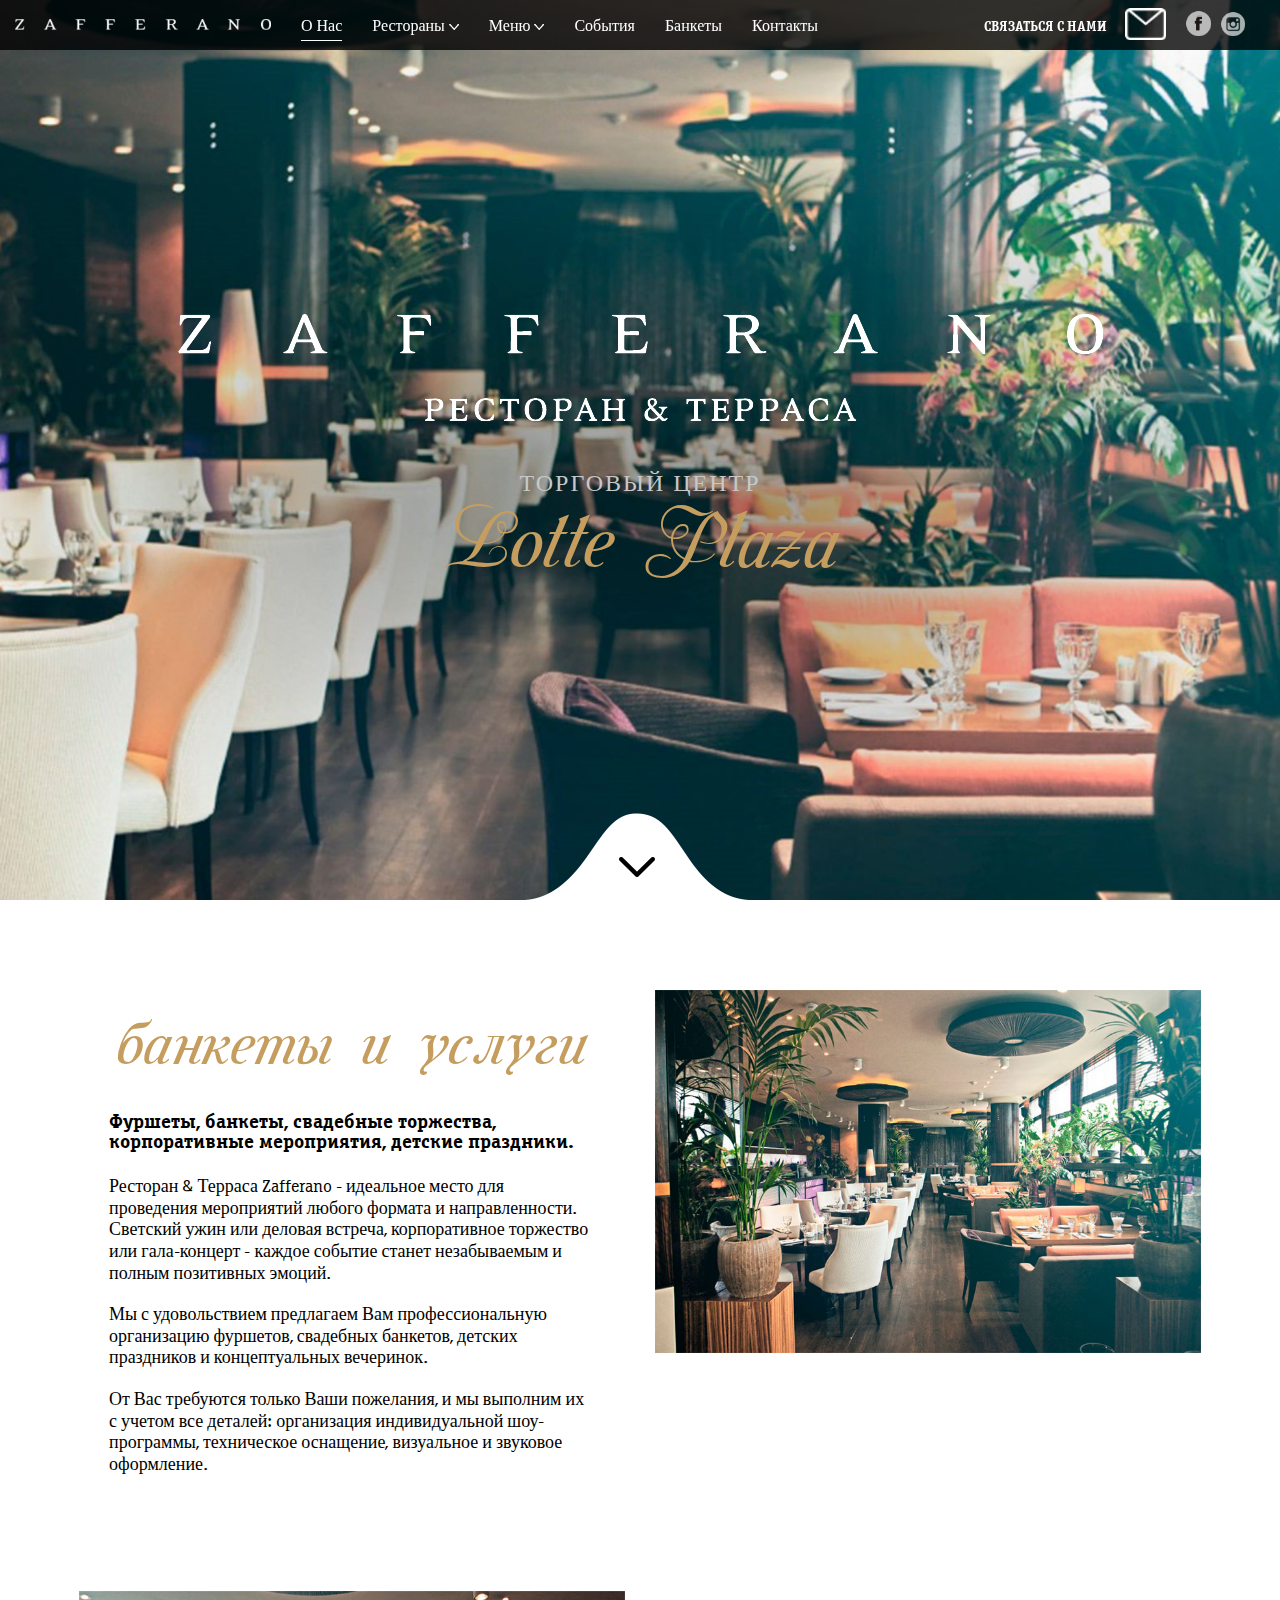
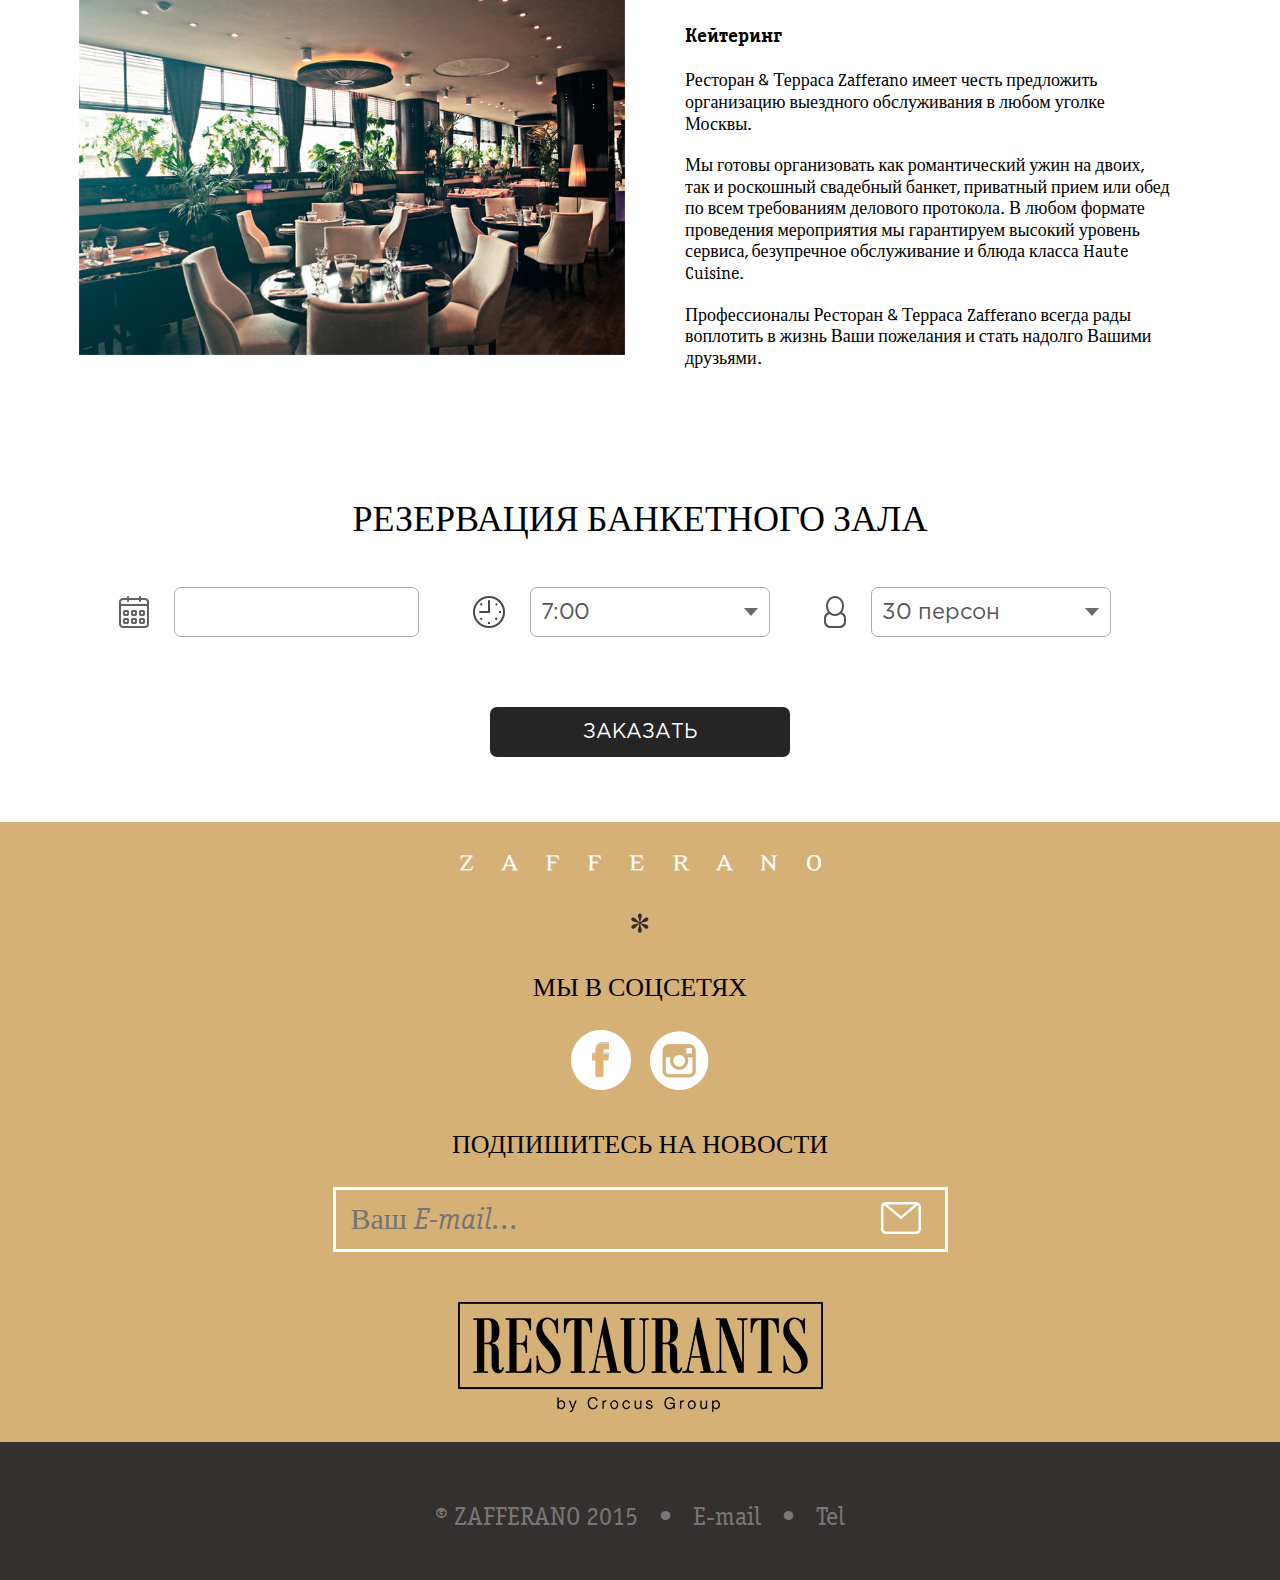
==== banquets.html @ 2c65a1c4 "last files" ====
<!doctype html>
<html lang="ru">
<head>
	<meta charset="utf-8">
	<!--[if lt IE 9]>
		<script src="http://html5shiv.googlecode.com/svn/trunk/html5.js"></script>
		<script src="https://oss.maxcdn.com/respond/1.4.2/respond.min.js"></script>
	<![endif]-->
	<title>Банкеты</title>
	<meta http-equiv="X-UA-Compatible" content="IE=edge">
	<meta name="keywords" content="" >
	<meta name="description" content="">
	<link href='http://fonts.googleapis.com/css?family=Roboto:400,700' rel='stylesheet' type='text/css'>
	<link rel="stylesheet" href="css/reset.css">
	<link rel="stylesheet" href="css/fonts.css">
	<link rel="stylesheet" href="css/bootstrap.css">
	<link rel="stylesheet" href="css/main.css">
	<link rel="stylesheet" href="css/media.css">
	<script src="js/modernizr-2.8.3.min.js"></script>	
</head>
<body>
<nav class="navbar navbar-default navbar-fixed-top">
  <div class="container-fluid">
    <div class="navbar-header">
      <button type="button" class="navbar-toggle collapsed" data-toggle="collapse" data-target="#bs-example-navbar-collapse-1" aria-expanded="false">
        <span class="sr-only">Toggle navigation</span>
        <span class="icon-bar"></span>
        <span class="icon-bar"></span>
        <span class="icon-bar"></span>
      </button>
      <a class="navbar-brand" href="#">
      	<img src="images/logo-nav.png" height="16" width="361" alt="">
      </a>
    </div>

    <div class="collapse navbar-collapse" id="bs-example-navbar-collapse-1">
      <ul class="nav navbar-nav">
        <li class="active"><a href="#">О Нас<span class="sr-only">(current)</span></a></li>
        <li class="dropdown">
          <a href="#" class="dropdown-toggle" data-toggle="dropdown" role="button" aria-haspopup="true" aria-expanded="false">Рестораны<span class="drop-arrow"></span></a>
          <ul class="dropdown-menu">
            <li><a href="#">Пункт 1</a></li>
            <li><a href="#">Пункт 2</a></li>
            <li><a href="#">Пункт 3</a></li>
          </ul>
        </li>
         <li class="dropdown">
          <a href="#" class="dropdown-toggle" data-toggle="dropdown" role="button" aria-haspopup="true" aria-expanded="false">Меню<span class="drop-arrow"></span></a>
          <ul class="dropdown-menu">
            <li><a href="#">Основное меню</a></li>
            <li><a href="#">Винная карта</a></li>
            <li><a href="#">Барное меню</a></li>
          </ul>
        </li>
        <li><a href="#">События</a></li>
        <li><a href="#">Банкеты</a></li>
        <li><a href="#">Контакты</a></li>
      </ul>
    
      <ul class="nav navbar-nav navbar-right">
        <li>
        	<a href="#">
        		<span class="contact-as">связаться с нами</span>
        		<span class="icon"><img src="images/convert.png" height="30" width="37" alt=""></span>
        	</a>
        </li>
        <li class="social"><a href="#"><img src="images/facebook.png" height="25" width="25" alt=""></a></li>
        <li class="social"><a href="#"><img src="images/instagram.png" height="24" width="24" alt=""></a></li>
      </ul>
    </div><!-- /.navbar-collapse -->
  </div><!-- /.container-fluid -->
</nav>

<header class="container-fluid header header-banquets" data-type="background" data-speed="10">
	<div class="row">
		<div class="header-title">
			<div class="header-cell">
				<a class="logo-header">
					<img src="images/logo-header.png" height="107" width="925" alt="">
				</a>
				<p class="mini-name">Торговый центр</p>
				<p class="title">
					Lotte Plaza
				</p>
			</div>
		</div>
	</div>
</header>

<section class="container-fluid about-rest" id="about-rest">
	<a href="#about-rest" class="button-arrow"></a>
	<div class="row">
		<div class="main-container">
			<div class="banc-block clearfix">
				<div class="col-md-6 col-sm-12">
					<div class="banc-text">
						<h2 class="h2">банкеты и услуги</h2>
						<div class="title">Фуршеты, банкеты, свадебные торжества, корпоративные мероприятия, детские праздники.</div>
						<p>
							Ресторан & Терраса Zafferano - идеальное место для проведения мероприятий любого формата и направленности. Светский ужин или деловая встреча, корпоративное торжество или гала-концерт - каждое событие станет незабываемым и полным позитивных эмоций.
						</p>
						<p>
							Мы с удовольствием предлагаем Вам профессиональную организацию фуршетов, свадебных банкетов, детских праздников и концептуальных вечеринок.
						</p>
						<p>
							От Вас требуются только Ваши пожелания, и мы выполним их с учетом все деталей: организация индивидуальной шоу-программы, техническое оснащение, визуальное и звуковое оформление.
						</p>
					</div>
				</div>
				<div class="col-md-6 col-sm-12">
					<img src="images/zal.jpg" height="559" width="840" alt="">
				</div>
			</div>

			<div class="banc-block clearfix">
				<div class="col-md-6 col-sm-12">
					<img src="images/zal-2.jpg" height="559" width="840" alt="">
				</div>
				<div class="col-md-6 col-sm-12">
					<div class="banc-text">
						<div class="title">Кейтеринг</div>
						<p>
							Ресторан & Терраса Zafferano имеет честь предложить организацию выездного обслуживания в любом уголке Москвы.
						</p>
						<p>
							Мы готовы организовать как романтический ужин на двоих, так и роскошный свадебный банкет, приватный прием или обед по всем требованиям делового протокола. В любом формате проведения мероприятия мы гарантируем высокий уровень сервиса, безупречное обслуживание и блюда класса Haute Cuisine.
						</p>
						<p>
							Профессионалы Ресторан & Терраса Zafferano всегда рады воплотить в жизнь Ваши пожелания и стать надолго Вашими друзьями.
						</p>
					</div>
				</div>
			</div>

			<div class="reserv">
				<header>резервация банкетного зала</header>
				<div class="reserv-container">
					<div class="reserv-block clearfix">
						<span class="reser-icon">
							<img src="images/calendar.png" height="32" width="30" alt="">
						</span>
						<input type="text" class="input">
					</div>
					<div class="reserv-block clearfix">
						<span class="reser-icon">
							<img src="images/clock.png" height="32" width="32" alt="">
						</span>
						<div class="select">
							<a href="javascript:void(0);" class="slct">7:00</a>
							<ul class="drop">
								<li>1:00</li>
								<li>2:00</li>
								<li>3:00</li>
								<li>4:00</li>
							</ul>
							<input type="hidden" id="select">
						</div>
					</div>
					<div class="reserv-block clearfix">
						<span class="reser-icon">
							<img src="images/person.png" height="32" width="22" alt="">
						</span>
						<div class="select">
							<a href="javascript:void(0);" class="slct">30 персон</a>
							<ul class="drop">
								<li>15 персон</li>
								<li>5 персон</li>
								<li>10 персон</li>
								<li>20 персон</li>
							</ul>
							<input type="hidden" id="select">
						</div>
					</div>

					<form >
						<input type="submit" value="заказать" class="send">
					</form>
				</div>
			</div>
		</div>
	</div>
</section><!-- about rest -->

<section class="container-fluid subscribe">
	<div class="sub-block">
		<div class="logo">
			<img src="images/logo-nav.png" height="16" width="361" alt="">
		</div>
		<img src="images/sub.png" height="20" width="18" alt="">
		<div class="title">мы в соцсетях</div>
		<div class="social-sub">
			<ul class="clearfix">
				<li><a href="#"><img src="images/facebook-sub.png" height="60" width="60" alt=""></a></li>
				<li><a href="#"><img src="images/instagram-sub.png" height="59" width="59" alt=""></a></li>
			</ul>
		</div>
		<div class="title">подпишитесь на новости</div>
		<form class="subscribe-form">
			<fieldset>
				<input type="text" placeholder="Ваш E-mail...">
				<input type="submit" value="" class="post-sub">
			</fieldset>
		</form>
		<img src="images/group.png" height="110" width="365" alt="">
	</div>
</section><!-- subscribe -->


<footer class="container-fluid footer">
	<ul class="foot-list">
		<li>
			<a href="#">
				© ZAFFERANO 2015 
			</a> 
			<span class="dot">•</span>
		</li>
		<li>
			<a href="#">E-mail</a>
			<span class="dot">•</span>
		</li>
		<li><a href="#">Tel</a></li>
	</ul>
</footer>


<script src="js/jquery.js"></script>
<script src="js/bootstrap.min.js"></script>
<script src="js/script.js"></script>
</body>
</html>
---- css/fonts.css ----
@font-face {
    font-family: 'MonAmourTwoMedium';
    src: url('../fonts/MonAmourTwoMedium.eot');
    src: url('../fonts/MonAmourTwoMedium.eot') format('embedded-opentype'),
         url('../fonts/MonAmourTwoMedium.woff2') format('woff2'),
         url('../fonts/MonAmourTwoMedium.woff') format('woff'),
         url('../fonts/MonAmourTwoMedium.ttf') format('truetype'),
         url('../fonts/MonAmourTwoMedium.svg#MonAmourTwoMedium') format('svg');
}
@font-face {
    font-family: 'OfficinaSerifCTTRegular';
    src: url('../fonts/OfficinaSerifCTTRegular.eot');
    src: url('../fonts/OfficinaSerifCTTRegular.eot') format('embedded-opentype'),
         url('../fonts/OfficinaSerifCTTRegular.woff2') format('woff2'),
         url('../fonts/OfficinaSerifCTTRegular.woff') format('woff'),
         url('../fonts/OfficinaSerifCTTRegular.ttf') format('truetype'),
         url('../fonts/OfficinaSerifCTTRegular.svg#OfficinaSerifCTTRegular') format('svg');
}

@font-face {
    font-family: 'OfficinaSerifCTTBold';
    src: url('../fonts/OfficinaSerifCTTBold.eot');
    src: url('../fonts/OfficinaSerifCTTBold.eot') format('embedded-opentype'),
         url('../fonts/OfficinaSerifCTTBold.woff2') format('woff2'),
         url('../fonts/OfficinaSerifCTTBold.woff') format('woff'),
         url('../fonts/OfficinaSerifCTTBold.ttf') format('truetype'),
         url('../fonts/OfficinaSerifCTTBold.svg#OfficinaSerifCTTBold') format('svg');
}
@font-face {
    font-family: 'OfficinaSerifCTTItalic';
    src: url('../fonts/OfficinaSerifCTTItalic.eot');
    src: url('../fonts/OfficinaSerifCTTItalic.eot') format('embedded-opentype'),
         url('../fonts/OfficinaSerifCTTItalic.woff2') format('woff2'),
         url('../fonts/OfficinaSerifCTTItalic.woff') format('woff'),
         url('../fonts/OfficinaSerifCTTItalic.ttf') format('truetype'),
         url('../fonts/OfficinaSerifCTTItalic.svg#OfficinaSerifCTTItalic') format('svg');
}

@font-face {
    font-family: 'OfficinaSerifCTT';
    src: url('../fonts/OfficinaSerifCTT.eot');
    src: url('../fonts/OfficinaSerifCTT.eot') format('embedded-opentype'),
         url('../fonts/OfficinaSerifCTT.woff2') format('woff2'),
         url('../fonts/OfficinaSerifCTT.woff') format('woff'),
         url('../fonts/OfficinaSerifCTT.ttf') format('truetype'),
         url('../fonts/OfficinaSerifCTT.svg#OfficinaSerifCTT') format('svg');
}

@font-face {
    font-family: 'GothaProBol';
    src: url('../fonts/GothaProBol.eot');
    src: url('../fonts/GothaProBol.eot') format('embedded-opentype'),
         url('../fonts/GothaProBol.woff2') format('woff2'),
         url('../fonts/GothaProBol.woff') format('woff'),
         url('../fonts/GothaProBol.ttf') format('truetype'),
         url('../fonts/GothaProBol.svg#GothaProBol') format('svg');
}

@font-face {
    font-family: 'GothamProRegular';
    src: url('../fonts/GothamProRegular.eot');
    src: url('../fonts/GothamProRegular.eot') format('embedded-opentype'),
         url('../fonts/GothamProRegular.woff2') format('woff2'),
         url('../fonts/GothamProRegular.woff') format('woff'),
         url('../fonts/GothamProRegular.ttf') format('truetype'),
         url('../fonts/GothamProRegular.svg#GothamProRegular') format('svg');
}
---- css/main.css ----
.h1 {
  color: #c59d5f;
  font-family: 'MonAmourTwoMedium';
  text-align: center;
  font-size: 68px;
  margin-bottom: 0;
  line-height: 1;
}
.header {
  height: 100%;
  background: url(../images/header.jpg) center 0 no-repeat fixed;
  background-size: cover;
  text-align: center;
}
.header .title {
  font-size: 52px;
  color: #c59d5f;
  font-family: 'MonAmourTwoMedium';
  margin-top: 50px;
}
.header .row {
  height: 100%;
}
.header .mini-name {
  font-family: 'OfficinaSerifCTT';
  font-size: 24px;
  text-transform: uppercase;
  color: #c8c8c8;
  margin-top: 40px;
  letter-spacing: 2px;
}
.header-title {
  width: 100%;
  height: 100%;
  display: table;
}
.header-title img {
  max-width: 100%;
  height: auto;
}
.header-cell {
  vertical-align: middle;
  display: table-cell;
}
.nav {
  font-family: 'OfficinaSerifCTT';
  font-size: 20px;
}
.nav .social {
  opacity: 0.65;
}
.nav .social:hover {
  opacity: 1;
}
.nav .social a {
  padding-right: 5px;
  padding-left: 5px;
}
.nav .contact-as {
  padding-right: 15px;
  position: relative;
  top: 4px;
}
.navbar-right {
  text-transform: uppercase;
  font-family: 'OfficinaSerifCTTBold';
  font-size: 17px;
  padding-right: 30px;
}
.navbar-brand img {
  max-width: 100%;
  height: auto;
}
.drop-arrow {
  display: inline-block;
  width: 10px;
  height: 6px;
  background: url(../images/arrow-bot.png) no-repeat;
  margin-left: 4px;
  vertical-align: middle;
}
.main-container {
  width: 80%;
  margin: auto;
}
.about-rest {
  position: relative;
  padding-top: 90px;
  background-color: white;
}
.about-rest .about-img {
  width: 100%;
  height: auto;
}
.about-rest .small-title {
  font-size: 18px;
}
.about-rest .text {
  font-family: 'OfficinaSerifCTT';
  color: black;
  font-size: 16px;
  line-height: 1.4;
}
.about-rest .history {
  text-align: center;
}
.about-rest .history-link {
  font-family: 'Roboto', sans-serif;
  color: #c59d5f;
  font-size: 16px;
  display: inline-block;
  text-transform: uppercase;
  margin-top: 30px;
  text-decoration: none !important;
  border-bottom: 1px solid #e3d1b8;
  line-height: 1;
}
.about-rest .h2 {
  line-height: 1.2;
}
.button-arrow {
  position: absolute;
  width: 291px;
  height: 178px;
  z-index: 2;
  background: url(../images/button.png) no-repeat;
  left: 50%;
  margin-left: -145.5px;
  top: -87px;
}
.h2 {
  color: #c59d5f;
  font-family: 'MonAmourTwoMedium';
  text-align: center;
  font-size: 56px;
  margin-bottom: 0;
  line-height: 1;
}
.small-title {
  text-align: center;
  text-transform: uppercase;
  font-family: 'Roboto', sans-serif;
  font-weight: 700;
  color: black;
}
.events .small-title {
  font-size: 20px;
}
.events-block {
  padding-right: 10px;
  position: relative;
  overflow: hidden;
}
.events-block img {
  width: 100%;
  height: auto;
}
.events-block:hover .visible-event {
  top: 0;
}
.visible-event {
  position: absolute;
  width: 100%;
  height: 100%;
  z-index: 2;
  top: -100%;
  right: 10px;
  background: rgba(0, 0, 0, 0.75);
  -webkit-transition: all 0.3s linear;
  -moz-transition: all 0.3s linear;
  transition: all 0.3s linear;
}
.visible-event .text-table {
  width: 100%;
  height: 100%;
  display: table;
  text-align: center;
  position: relative;
}
.visible-event .text-cell {
  display: table-cell;
  vertical-align: middle;
}
.visible-event .text-event {
  color: white;
  font-size: 20px;
  font-family: 'OfficinaSerifCTTBold';
  margin-top: 5px;
}
.rest-list {
  text-align: center;
  text-transform: uppercase;
  font-family: 'OfficinaSerifCTTBold';
  margin: 20px 0;
  font-size: 20px;
}
.rest-list a {
  color: black;
  text-decoration: none !important;
}
.rest-list a:hover,
.rest-list a.active {
  color: #c59d5f;
}
.restaruant {
  margin-top: 20px;
}
.about-menu {
  padding-top: 150px;
  padding-bottom: 200px;
}
.about-menu img {
  width: 100%;
  height: auto;
}
.about-menu .history-link {
  font-family: 'Roboto', sans-serif;
  color: #c59d5f;
  font-size: 16px;
  display: inline-block;
  text-transform: uppercase;
  margin-top: 30px;
  text-decoration: none !important;
  border-bottom: 1px solid #e3d1b8;
  line-height: 1;
}
.menu-hidden {
  position: relative;
  overflow: hidden;
}
.menu-hidden:hover .visible-menu {
  opacity: 1;
  transition-delay: 0s;
}
.menu-hidden:hover .visible-menu .text-event {
  opacity: 1;
  transform: scale(1);
  transition-delay: 0.1s;
}
.visible-menu {
  width: 100%;
  height: 100%;
  position: absolute;
  opacity: 0;
  top: 0;
  left: 0;
  background: rgba(0, 0, 0, 0.61);
  -webkit-transition: all 0.3s ease-in 0.4s;
  -moz-transition: all 0.3s ease-in 0.4s;
  transition: all 0.3s ease-in 0.4s;
}
.visible-menu .text-table {
  width: 100%;
  height: 100%;
  display: table;
  text-align: center;
  position: relative;
}
.visible-menu .text-cell {
  display: table-cell;
  vertical-align: middle;
}
.visible-menu .text-event {
  font-family: 'MonAmourTwoMedium';
  color: white;
  font-size: 38px;
  line-height: 1;
  transform: scale(10);
  opacity: 0;
  -webkit-transition: all 0.3s ease-in-out 0.1s;
  -moz-transition: all 0.3s ease-in-out 0.1s;
  transition: all 0.3s ease-in-out 0.1s;
}
.about-text .history {
  text-align: center;
}
.about-text .text {
  font-family: 'OfficinaSerifCTT';
  color: black;
  font-size: 16px;
}
.video-wrapper {
  background: url(../images/video.jpg) no-repeat 50%;
  background-size: cover;
  height: 500px;
  padding-top: 20px;
}
.video-wrapper p {
  margin: 0;
  text-transform: uppercase;
  text-align: center;
  color: white;
  font-family: 'Roboto', sans-serif;
  font-weight: 600;
  font-size: 34px;
}
.video-wrapper .play {
  cursor: pointer;
  display: block;
  width: 115px;
  margin: auto;
  margin-top: 100px;
}
.subscribe {
  background: #d5b177;
  text-align: center;
  padding: 30px 0;
}
.subscribe .title {
  text-transform: uppercase;
  font-family: 'OfficinaSerifCTT';
  font-size: 26px;
  color: #010101;
  margin: 30px 0;
}
.subscribe .logo {
  margin-bottom: 40px;
}
.social-sub li {
  display: inline-block;
}
.social-sub li:first-child {
  margin-right: 15px;
}
.subscribe-form {
  margin-bottom: 50px;
}
.subscribe-form fieldset {
  width: 615px;
  position: relative;
  margin: auto;
}
.subscribe-form input[type="text"] {
  width: 100%;
  height: 65px;
  outline: 0;
  padding-left: 15px;
  font-family: 'OfficinaSerifCTTItalic';
  font-size: 30px;
  background-color: transparent;
  border: 3px solid white;
}
.subscribe-form .post-sub {
  display: block;
  position: absolute;
  cursor: pointer;
  right: 25px;
  top: 15px;
  width: 42px;
  height: 32px;
  background: url(../images/post.png) no-repeat;
  outline: 0;
  border: 0;
}
.footer {
  background: #343030;
  padding: 50px 0;
}
.foot-list {
  text-align: center;
  font-family: 'OfficinaSerifCTT';
  font-size: 26px;
  margin: 0;
}
.foot-list li {
  display: inline-block;
  color: #7a7676;
}
.foot-list a {
  color: #7a7676;
  text-decoration: none !important;
}
.foot-list a:hover {
  color: #c59d5f;
}
.foot-list .dot {
  padding: 0 15px;
}
.header-banquets {
  background: url(../images/banquets.jpg) center 0 no-repeat fixed;
  background-size: cover;
}
.header-banquets .title {
  margin-top: 0;
  line-height: 1;
  font-size: 70px;
}
.banc-block {
  color: black;
  font-size: 18px;
  font-family: 'OfficinaSerifCTT';
  margin-bottom: 100px;
}
.banc-block img {
  width: 100%;
  height: auto;
}
.banc-block .title {
  font-family: 'OfficinaSerifCTTBold';
  font-size: 20px;
  line-height: 1;
  margin-top: 35px;
  margin-bottom: 20px;
}
.banc-block p {
  line-height: 1.2;
  margin-bottom: 20px;
}
.banc-text {
  padding-left: 30px;
  padding-right: 30px;
}
.reserv-block {
  display: inline-block;
  font-family: 'GothamProRegular';
  margin-right: 50px;
}
.reserv-block:last-child {
  margin-right: 0;
}
.reserv-block .input {
  outline: 0;
  border: 1px solid #acacac;
  width: 245px;
  height: 50px;
  padding-left: 10px;
  -webkit-border-radius: 7px;
  -moz-border-radius: 7px;
  border-radius: 7px;
  font-family: 'GothamProRegular';
  color: #555555;
  font-size: 22px;
  display: block;
  float: left;
}
/*	=	Select */

.select,
.reser-icon {
  display: block;
  float: left;
}
.reser-icon {
  margin-right: 25px;
  position: relative;
  top: 9px;
}
.slct {
  display: block;
  -webkit-border-radius: 7px;
  -moz-border-radius: 7px;
  border-radius: 7px;
  border: 1px solid #acacac;
  background-color: transparent;
  background-image: url(../images/drop.png);
  background-repeat: no-repeat;
  background-position: 95%;
  width: 240px;
  height: 50px;
  line-height: 50px;
  padding-left: 10px;
  font-family: 'GothamProRegular';
  color: #555555 !important;
  font-size: 22px;
  overflow: hidden;
  white-space: nowrap;
  text-overflow: ellipsis;
  -o-text-overflow: ellipsis;
  text-decoration: none !important;
  text-align: left !important;
}
.slct.active {
  -webkit-border-radius: 7px 7px 0 0;
  -moz-border-radius: 7px 7px 0 0;
  border-radius: 7px 7px 0 0;
}
.drop {
  margin: 0;
  padding: 0;
  width: 240px;
  border: 1px solid #acacac;
  border-top: none;
  display: none;
  position: absolute;
  background: white;
  text-align: left !important;
}
.drop li {
  list-style: none;
  border-top: 1px dotted #e8e8e8;
  cursor: pointer;
  display: block;
  color: #444444;
  padding: 4px 15px 4px 10px;
}
.drop li:hover {
  background-color: #e8e8e8;
  color: #222222;
}
.reserv header {
  text-transform: uppercase;
  text-align: center;
  font-family: 'OfficinaSerifCTT';
  font-size: 36px;
  color: black;
  margin-bottom: 50px;
}
.reserv-container {
  text-align: center;
  padding-bottom: 65px;
}
.reserv-container .send {
  display: block;
  margin: auto;
  outline: 0;
  border: 0;
  -webkit-border-radius: 7px;
  -moz-border-radius: 7px;
  border-radius: 7px;
  background: #262526;
  font-family: 'GothamProRegular';
  color: #fffefe;
  text-transform: uppercase;
  font-size: 20px;
  width: 300px;
  height: 50px;
  margin-top: 65px;
}
.other-sub {
  background: black;
}
.other-sub .sub-block {
  padding-left: 100px;
  padding-right: 100px;
}
.other-sub .text {
  font-family: 'OfficinaSerifCTT';
  font-size: 20px;
  color: white;
  line-height: 2;
  margin-top: 20px;
}
.other-sub .title {
  color: white;
}
.other-sub .subscribe-form input[type="text"] {
  background-color: white;
  border-color: transparent;
  color: black;
  padding-bottom: 4px;
}
.other-sub .subscribe-form .post-sub {
  background: url(../images/dark-post.png) no-repeat;
}
.app-img {
  width: 100%;
  height: auto;
}
.group-block {
  margin: 25px 0;
}
.app {
  margin-top: 35px;
}
.header-menu {
  background: url(../images/menu.jpg) center 0 no-repeat fixed;
  background-size: cover;
  height: 450px;
}
.header-menu .title {
  font-size: 72px;
  color: white;
}
.menu-wrapper .h2 {
  text-align: left;
  margin-bottom: 20px;
}
.menu-block {
  position: relative;
  padding-right: 40px;
  margin: 3px 0;
  margin-bottom: 25px;
}
.menu-block .row {
  border-bottom: 2px dotted #2b2b2b;
  margin-left: 0;
  margin-right: 0;
}
.menu-block .name {
  background: white;
  display: inline-block;
  position: relative;
  bottom: -0.2em;
  top: 7px;
  padding-right: 3px;
  padding-left: 10px;
  color: black;
  font-size: 20px;
  font-family: 'OfficinaSerifCTT';
  line-height: 1;
}
.menu-block .price {
  padding: 0 5px;
  padding-right: 10px;
  position: absolute;
  font-family: 'OfficinaSerifCTTBold';
  right: 0;
  display: inline-block;
  background: white;
  top: 10px;
  padding-left: 3px;
  color: black;
  font-size: 20px;
  line-height: 1;
}
.menu-new {
  border: 2px solid #c59d5f;
  padding-bottom: 10px;
  margin-top: 15px;
}
.menu-new:before {
  content: "Новинка";
  display: block;
  position: absolute;
  top: -30px;
  left: -2px;
  z-index: 2;
  font-family: 'MonAmourTwoMedium';
  font-size: 20px;
  color: white;
  background: #c59d5f;
  padding: 0 5px;
}
.menu-img {
  margin-top: 10px;
  height: 370px;
  background-repeat: no-repeat;
  background-size: cover;
  background-position: 50%;
}
.none-float .col-sm-6 {
  clear: both;
}
.menu-wrapper {
  padding-bottom: 20px;
}
.header-rest {
  background: url(../images/restoraunt.jpg) center 0 no-repeat fixed;
  background-size: cover;
}
.rest-text {
  margin-top: 25px;
  text-align: center;
}
.menu-rest {
  padding-bottom: 80px;
}
.about-zal {
  padding-top: 0;
  padding-bottom: 30px;
}
.about-zal .h2 {
  font-size: 50px;
  margin-bottom: 20px;
}
.about-zal .text {
  text-align: center;
}
.gallery img {
  width: 100%;
  height: auto;
}
.gallery .col-md-3 {
  padding-right: 10px;
  padding-bottom: 10px;
  padding-left: 0;
}
.gallery-wrapper {
  margin-top: 20px;
}
.maps-img {
  width: 100%;
  height: auto;
}
.maps {
  margin-top: 150px;
}
.maps .small-title {
  font-size: 24px;
  margin-bottom: 35px;
}
.reserv-table {
  margin-top: 40px;
}
.header-event {
  background: url(../images/event.jpg) center 0 no-repeat fixed;
  background-size: cover;
}
.event-title {
  font-family: 'MonAmourTwoMedium';
  color: white;
  font-size: 60px;
}
.event-item .date {
  font-family: 'Roboto', sans-serif;
  color: #c59d5f;
  font-size: 24px;
  margin-bottom: 20px;
}
.event-item img {
  width: 100%;
  height: auto;
}
.event-item .text {
  font-family: 'OfficinaSerifCTT';
  font-size: 18px;
  color: black;
  line-height: 1.2;
}
.gallery-event {
  margin-top: 80px;
  padding-bottom: 100px;
}
.event-table {
  display: table;
  height: 370px;
}
.event-cell {
  display: table-cell;
  vertical-align: middle;
}
---- css/media.css ----
@media(min-width: 1381px){
	.navbar-pos{
		position: absolute;
		left: 50%;
		margin-left: -316.5px;
		z-index: 2;
	}
}

@media(max-width: 1380px){
	.navbar-brand img{
		width: 20vw;
	}
	.nav,
	.dropdown-menu{
		font-size: 16px;
	}
	.navbar-right{
		font-size: 14px;
	}
	.nav .icon img{
		width: 3.2vw;
		height: 2.5vw;
	}
	.main-container{
		width: 90%;
	}
	.about-text{
		margin-bottom: 30px;
	}
	.about-menu{
		padding-top: 50px;
		padding-bottom: 80px;
	}
	.visible-menu .text-event{
		font-size: 28px;
	}
}

@media(max-width: 1130px){
	.nav > li > a{
		padding-left: 5px;
		padding-right: 5px;
	}
	.header-title img{
		width: 85%;
	}
	.header .title{
		font-size: 38px;
	}
	.h2{
		font-size: 38px;
	}
	.h1{
		font-size: 44px;
	}
	.banc-block .title{
		font-size: 18px;
	}
	.video-wrapper p{
		font-size: 24px;
	}
	.visible-event .text-event{
		font-size: 16px;
	}
	.text-cell .h2{
		margin-top: 0;
	}
	.about-rest .small-title{
		font-size: 16px;
	}
}

@media(max-width: 1199px){
	.reserv-block{
		display: block;
		width: 305px;
		margin: auto;
		margin-bottom: 20px;
	}
	.reser-icon{
		width: 35px;
	}
	.reserv-block .input{
		width: 240px;
	}
}

@media(max-width: 991px){
	.navbar-default .navbar-nav > li.active > a:after{
		content: none;
	}
	.navbar-brand img{
		width: auto;
	}
	.navbar-right li{
		display: inline-block;
	}
	.nav .icon img{
		width: auto;
		height: auto;
	}
	.nav,
	.dropdown-menu{
		font-size: 18px;
	}
	.navbar-right{
		font-size: 16px;
	}
}

@media(max-width: 767px){
	.main-container{
		width: 100%;
	}
	.about-rest .about-img{
		width: auto;
		max-width: 100%;
	}
	.about-rest .col-sm-4{
		text-align: center;
		margin-bottom: 20px;
	}
	.about-rest{
		padding-top: 65px;
	}
	.events-wrapper{
		padding-left: 15px;
		padding-right: 5px;
	}
		.events-wrapper .col-sm-4{
			float: none;
			width: 350px;
			margin:auto;
			margin-bottom: 20px;
		}
	.about-menu .col-lg-3{
		float: none;
		margin: auto;
		width: 350px;
		margin-bottom: 20px;
	}
	.subscribe-form fieldset{
		width: 90%;
	}
	.subscribe img{
		max-width: 100%;
		height: auto;
	}
	.subscribe .title{
		font-size: 20px;
	}
	.foot-list{
		font-size: 20px;
	}
	.banc-text{
		padding-left: 0;
		padding-right: 0;
	}

}

@media(max-width: 480px){
	.navbar-brand img{
		width: 65vw;
	}
	.about-menu .col-lg-3,
	.events-wrapper .col-sm-4{
		width: 100%;
	}

}
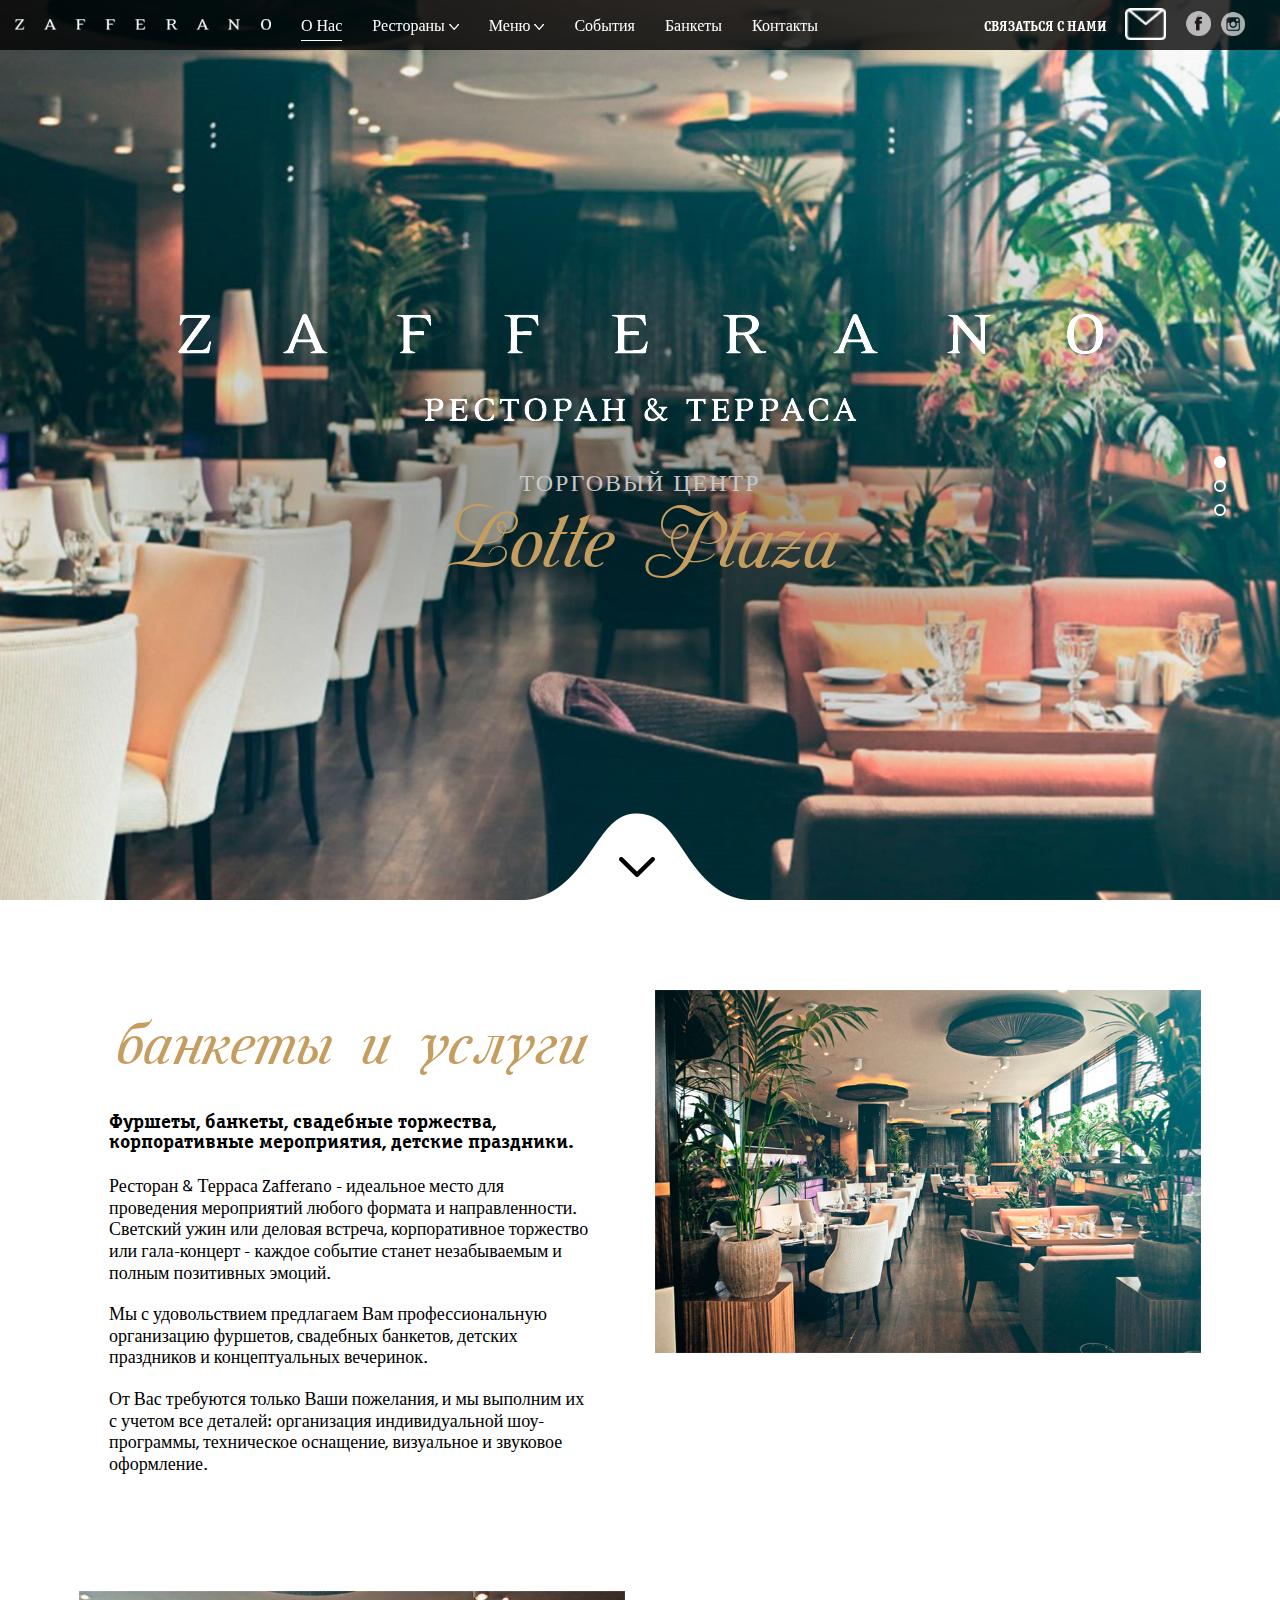
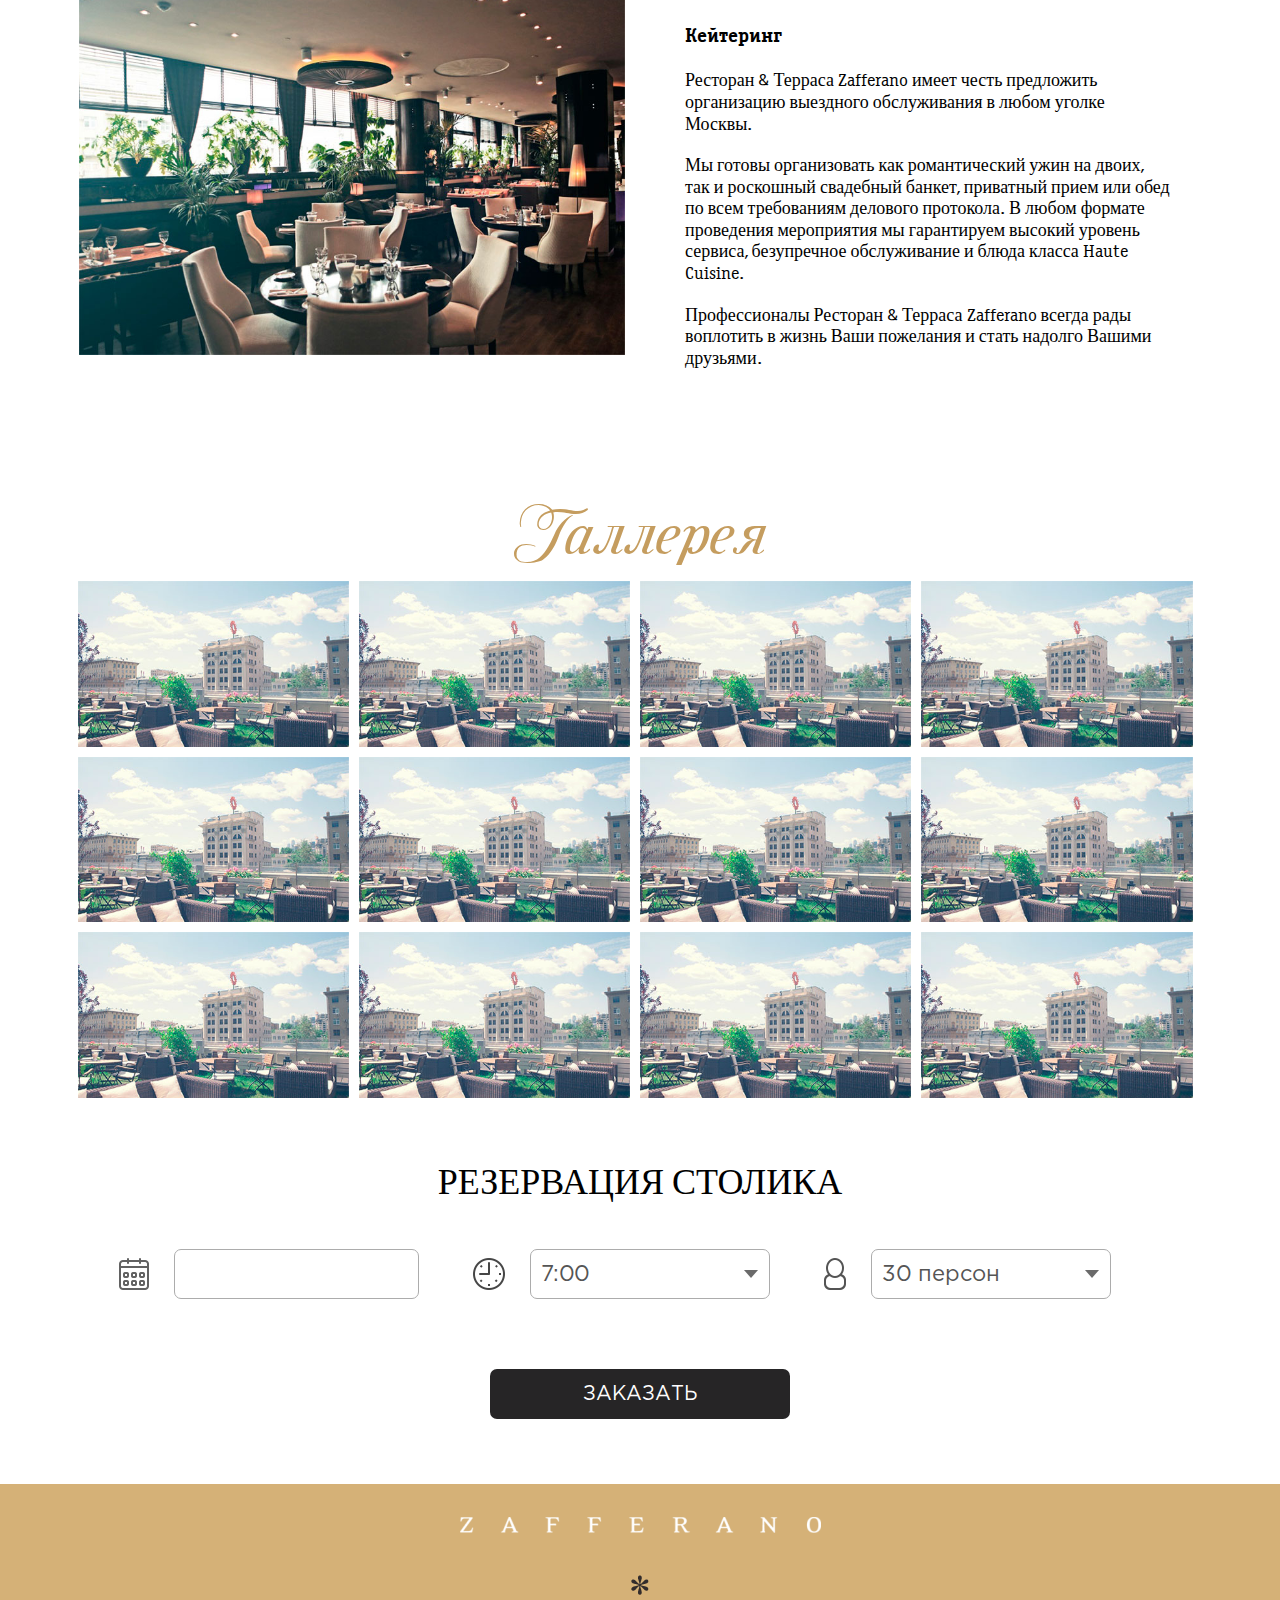
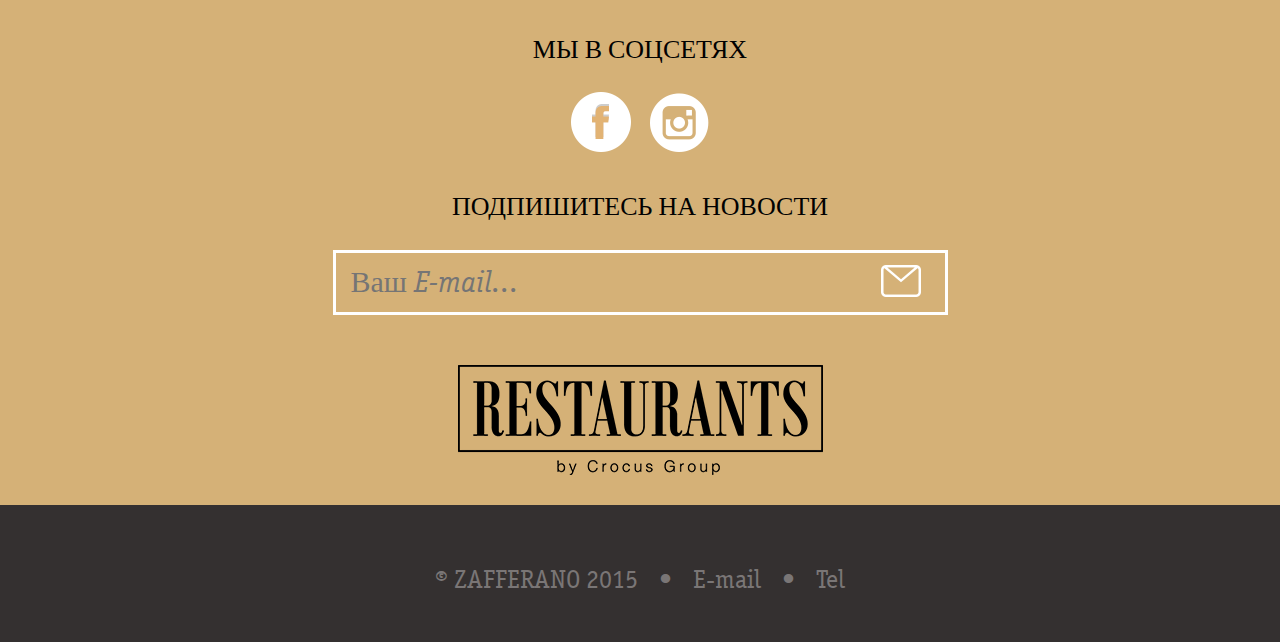
==== commit 9b1d307a: "add new files" ====
--- a/banquets.html
+++ b/banquets.html
@@ -13,6 +13,7 @@
 	<link href='http://fonts.googleapis.com/css?family=Roboto:400,700' rel='stylesheet' type='text/css'>
 	<link rel="stylesheet" href="css/reset.css">
 	<link rel="stylesheet" href="css/fonts.css">
+	<link rel="stylesheet" href="js/fancybox/source/jquery.fancybox.css?v=2.1.5" type="text/css" media="screen" />
 	<link rel="stylesheet" href="css/bootstrap.css">
 	<link rel="stylesheet" href="css/main.css">
 	<link rel="stylesheet" href="css/media.css">
@@ -34,8 +35,8 @@
     </div>
 
     <div class="collapse navbar-collapse" id="bs-example-navbar-collapse-1">
-      <ul class="nav navbar-nav">
-        <li class="active"><a href="#">О Нас<span class="sr-only">(current)</span></a></li>
+      <ul class="nav navbar-nav navbar-pos">
+        <li class="active"><a href="#">О Нас</a></li>
         <li class="dropdown">
           <a href="#" class="dropdown-toggle" data-toggle="dropdown" role="button" aria-haspopup="true" aria-expanded="false">Рестораны<span class="drop-arrow"></span></a>
           <ul class="dropdown-menu">
@@ -71,7 +72,23 @@
   </div><!-- /.container-fluid -->
 </nav>
 
-<header class="container-fluid header header-banquets" data-type="background" data-speed="10">
+<div id="navigator">
+	<ul>
+		<li class="nav-item active">
+			<a href="#one" class="nav-item-link">
+				<span class="bullet"></span>
+			</a>
+		</li>
+		<li class="nav-item"><a href="#two" class="nav-item-link">
+			<span class="bullet"></span>
+		</a></li>
+		<li class="nav-item"><a href="#three" class="nav-item-link">
+			<span class="bullet"></span>
+		</a></li>
+	</ul>
+</div>
+
+<header class="container-fluid header header-banquets" data-type="background" data-speed="10" data-section="one">
 	<div class="row">
 		<div class="header-title">
 			<div class="header-cell">
@@ -87,7 +104,7 @@
 	</div>
 </header>
 
-<section class="container-fluid about-rest" id="about-rest">
+<section class="container-fluid about-rest" id="about-rest" data-section="two">
 	<a href="#about-rest" class="button-arrow"></a>
 	<div class="row">
 		<div class="main-container">
@@ -131,55 +148,105 @@
 					</div>
 				</div>
 			</div>
-
-			<div class="reserv">
-				<header>резервация банкетного зала</header>
-				<div class="reserv-container">
-					<div class="reserv-block clearfix">
-						<span class="reser-icon">
-							<img src="images/calendar.png" height="32" width="30" alt="">
-						</span>
-						<input type="text" class="input">
-					</div>
-					<div class="reserv-block clearfix">
-						<span class="reser-icon">
-							<img src="images/clock.png" height="32" width="32" alt="">
-						</span>
-						<div class="select">
-							<a href="javascript:void(0);" class="slct">7:00</a>
-							<ul class="drop">
-								<li>1:00</li>
-								<li>2:00</li>
-								<li>3:00</li>
-								<li>4:00</li>
-							</ul>
-							<input type="hidden" id="select">
-						</div>
-					</div>
-					<div class="reserv-block clearfix">
-						<span class="reser-icon">
-							<img src="images/person.png" height="32" width="22" alt="">
-						</span>
-						<div class="select">
-							<a href="javascript:void(0);" class="slct">30 персон</a>
-							<ul class="drop">
-								<li>15 персон</li>
-								<li>5 персон</li>
-								<li>10 персон</li>
-								<li>20 персон</li>
-							</ul>
-							<input type="hidden" id="select">
-						</div>
-					</div>
-
-					<form >
-						<input type="submit" value="заказать" class="send">
-					</form>
-				</div>
-			</div>
 		</div>
 	</div>
 </section><!-- about rest -->
+
+<section class="container-fluid gallery" data-section="three">
+	<div class="main-container">
+		<h2 class="h2">Галлерея</h2>
+		<div class="gallery-wrapper clearfix">
+			<div class="col-md-3 col-sm-4 col-xs-6">
+				<a href="images/gal.jpg" class="fancybox"><img src="images/gal.jpg" alt=""></a> 
+			</div>
+			<div class="col-md-3 col-sm-4 col-xs-6">
+				<a href="images/gal.jpg" class="fancybox"><img src="images/gal.jpg" alt=""></a>
+			</div>
+			<div class="col-md-3 col-sm-4 col-xs-6">
+				<a href="images/gal.jpg" class="fancybox"><img src="images/gal.jpg" alt=""></a>
+			</div>
+			<div class="col-md-3 col-sm-4 col-xs-6">
+				<a href="images/gal.jpg" class="fancybox"><img src="images/gal.jpg" alt=""></a>
+			</div>
+			<div class="col-md-3 col-sm-4 col-xs-6">
+				
+				<a href="images/gal.jpg" class="fancybox"><img src="images/gal.jpg" alt=""></a>
+				
+			</div>
+			<div class="col-md-3 col-sm-4 col-xs-6">
+				<a href="images/gal.jpg" class="fancybox"><img src="images/gal.jpg" alt=""></a>
+			</div>
+			<div class="col-md-3 col-sm-4 col-xs-6">
+				<a href="images/gal.jpg" class="fancybox"><img src="images/gal.jpg" alt=""></a>
+			</div>
+			<div class="col-md-3 col-sm-4 col-xs-6">
+				<a href="images/gal.jpg" class="fancybox"><img src="images/gal.jpg" alt=""></a>
+			</div>
+			<div class="col-md-3 col-sm-4 col-xs-6">
+				
+					<a href="images/gal.jpg" class="fancybox"><img src="images/gal.jpg" alt=""></a>
+				
+			</div>
+			<div class="col-md-3 col-sm-4 col-xs-6">
+				<a href="images/gal.jpg" class="fancybox"><img src="images/gal.jpg" alt=""></a>
+			</div>
+			<div class="col-md-3 col-sm-4 col-xs-6">
+				<a href="images/gal.jpg" class="fancybox"><img src="images/gal.jpg" alt=""></a>
+			</div>
+			<div class="col-md-3 col-sm-4 col-xs-6">
+				<a href="images/gal.jpg" class="fancybox"><img src="images/gal.jpg" alt=""></a>
+			</div>
+		</div>
+	</div>
+</section>
+
+<div class="reserv reserv-table">
+	<header>резервация столика</header>
+	<div class="reserv-container">
+		<div class="reserv-block clearfix">
+			<span class="reser-icon">
+				<img src="images/calendar.png" height="32" width="30" alt="">
+			</span>
+			<input type="text" class="input">
+		</div>
+		<div class="reserv-block clearfix">
+			<span class="reser-icon">
+				<img src="images/clock.png" height="32" width="32" alt="">
+			</span>
+			<div class="select">
+				<a href="javascript:void(0);" class="slct">7:00</a>
+				<ul class="drop" style="">
+					<li>1:00</li>
+					<li>2:00</li>
+					<li>3:00</li>
+					<li>4:00</li>
+				</ul>
+				<input type="hidden" id="select">
+			</div>
+		</div>
+		<div class="reserv-block clearfix">
+			<span class="reser-icon">
+				<img src="images/person.png" height="32" width="22" alt="">
+			</span>
+			<div class="select">
+				<a href="javascript:void(0);" class="slct">30 персон</a>
+				<ul class="drop" style="">
+					<li>15 персон</li>
+					<li>5 персон</li>
+					<li>10 персон</li>
+					<li>20 персон</li>
+				</ul>
+				<input type="hidden" id="select">
+			</div>
+		</div>
+
+		<form>
+			<input type="submit" value="заказать" class="send">
+		</form>
+	</div>
+</div>
+
+
 
 <section class="container-fluid subscribe">
 	<div class="sub-block">
@@ -225,6 +292,20 @@
 
 <script src="js/jquery.js"></script>
 <script src="js/bootstrap.min.js"></script>
+<script type="text/javascript" src="js/fancybox/source/jquery.fancybox.pack.js?v=2.1.5"></script>
+<script type="text/javascript">
+ $(document).ready(function() {
+   $(".fancybox").fancybox({
+     padding : 0,
+		helpers: {
+			overlay: {
+				locked: false
+			}
+		}
+	});
+
+ });
+</script>
 <script src="js/script.js"></script>
 </body>
 </html>--- a/css/main.css
+++ b/css/main.css
@@ -228,6 +228,11 @@
   position: relative;
   overflow: hidden;
 }
+.menu-hidden .about-img {
+  -webkit-transition: all 0.3s ease-in;
+  -moz-transition: all 0.3s ease-in;
+  transition: all 0.3s ease-in;
+}
 .menu-hidden:hover .visible-menu {
   opacity: 1;
   transition-delay: 0s;
@@ -236,6 +241,12 @@
   opacity: 1;
   transform: scale(1);
   transition-delay: 0.1s;
+}
+.menu-hidden:hover .about-img {
+  transform: scale(1.3);
+  -webkit-transform: scale(1.3);
+  -o-transform: scale(1.3);
+  -moz-transform: scale(1.3);
 }
 .visible-menu {
   width: 100%;
@@ -729,3 +740,31 @@
   display: table-cell;
   vertical-align: middle;
 }
+#navigator {
+  position: fixed;
+  top: 50%;
+  right: 48px;
+  z-index: 999;
+}
+#navigator a {
+  display: block;
+  padding: 6px;
+  background: rgba(255, 255, 255, 0.01);
+}
+#navigator .bullet {
+  width: 12px;
+  height: 12px;
+  display: block;
+  border-radius: 50%;
+  border: 2px solid white;
+  -moz-transition: background-color, border-color 0.1s ease-in-out;
+  -webkit-transition: background-color, border-color 0.1s ease-in-out;
+  transition: background-color, border-color 0.1s ease-in-out;
+  cursor: pointer;
+}
+.nav-item.active .bullet {
+  background: white;
+  border-color: transparent;
+  border-color: rgba(255, 255, 255, 0.01);
+  cursor: default;
+}
--- a/css/media.css
+++ b/css/media.css
@@ -37,40 +37,6 @@
 	}
 }
 
-@media(max-width: 1130px){
-	.nav > li > a{
-		padding-left: 5px;
-		padding-right: 5px;
-	}
-	.header-title img{
-		width: 85%;
-	}
-	.header .title{
-		font-size: 38px;
-	}
-	.h2{
-		font-size: 38px;
-	}
-	.h1{
-		font-size: 44px;
-	}
-	.banc-block .title{
-		font-size: 18px;
-	}
-	.video-wrapper p{
-		font-size: 24px;
-	}
-	.visible-event .text-event{
-		font-size: 16px;
-	}
-	.text-cell .h2{
-		margin-top: 0;
-	}
-	.about-rest .small-title{
-		font-size: 16px;
-	}
-}
-
 @media(max-width: 1199px){
 	.reserv-block{
 		display: block;
@@ -84,7 +50,46 @@
 	.reserv-block .input{
 		width: 240px;
 	}
-}
+	.event-table{
+		height: 250px;
+	}
+}
+
+@media(max-width: 1130px){
+	.nav > li > a{
+		padding-left: 5px;
+		padding-right: 5px;
+	}
+	.header-title img{
+		width: 85%;
+	}
+	.header .title{
+		font-size: 38px;
+	}
+	.h2{
+		font-size: 38px;
+	}
+	.h1{
+		font-size: 44px;
+	}
+	.banc-block .title{
+		font-size: 18px;
+	}
+	.video-wrapper p{
+		font-size: 24px;
+	}
+	.visible-event .text-event{
+		font-size: 16px;
+	}
+	.text-cell .h2{
+		margin-top: 0;
+	}
+	.about-rest .small-title{
+		font-size: 16px;
+	}
+}
+
+
 
 @media(max-width: 991px){
 	.navbar-default .navbar-nav > li.active > a:after{
@@ -106,6 +111,19 @@
 	}
 	.navbar-right{
 		font-size: 16px;
+	}
+	.event-table{
+		height: auto;
+		padding-bottom: 30px;
+	}
+	.maps{
+		margin-top: 50px;
+	}
+	.reserv header{
+		font-size: 24px;
+	}
+	.banc-block:last-child{
+		margin-bottom: 30px;
 	}
 }
 
@@ -157,7 +175,27 @@
 		padding-left: 0;
 		padding-right: 0;
 	}
-
+	.button-arrow{
+		height: 140px;
+	}
+	.menu-new{
+		margin-top: 40px;
+	}
+	.about-zal .col-sm-6{
+		margin-bottom: 20px;
+	}
+
+}
+
+@media(max-width: 600px){
+	.menu-block .name,
+	.menu-block .price{
+		font-size: 16px;
+	}
+	.menu-list .col-md-6{
+		padding-left: 0;
+		padding-right: 0;
+	}
 }
 
 @media(max-width: 480px){
@@ -168,5 +206,16 @@
 	.events-wrapper .col-sm-4{
 		width: 100%;
 	}
+	.reserv-block .input,
+	.slct,
+	.drop{
+		width: 190px;
+	}
+	.reserv-block{
+		width: 255px;
+	}
+	.reserv-container .send{
+		width: 240px;
+	}
 
 }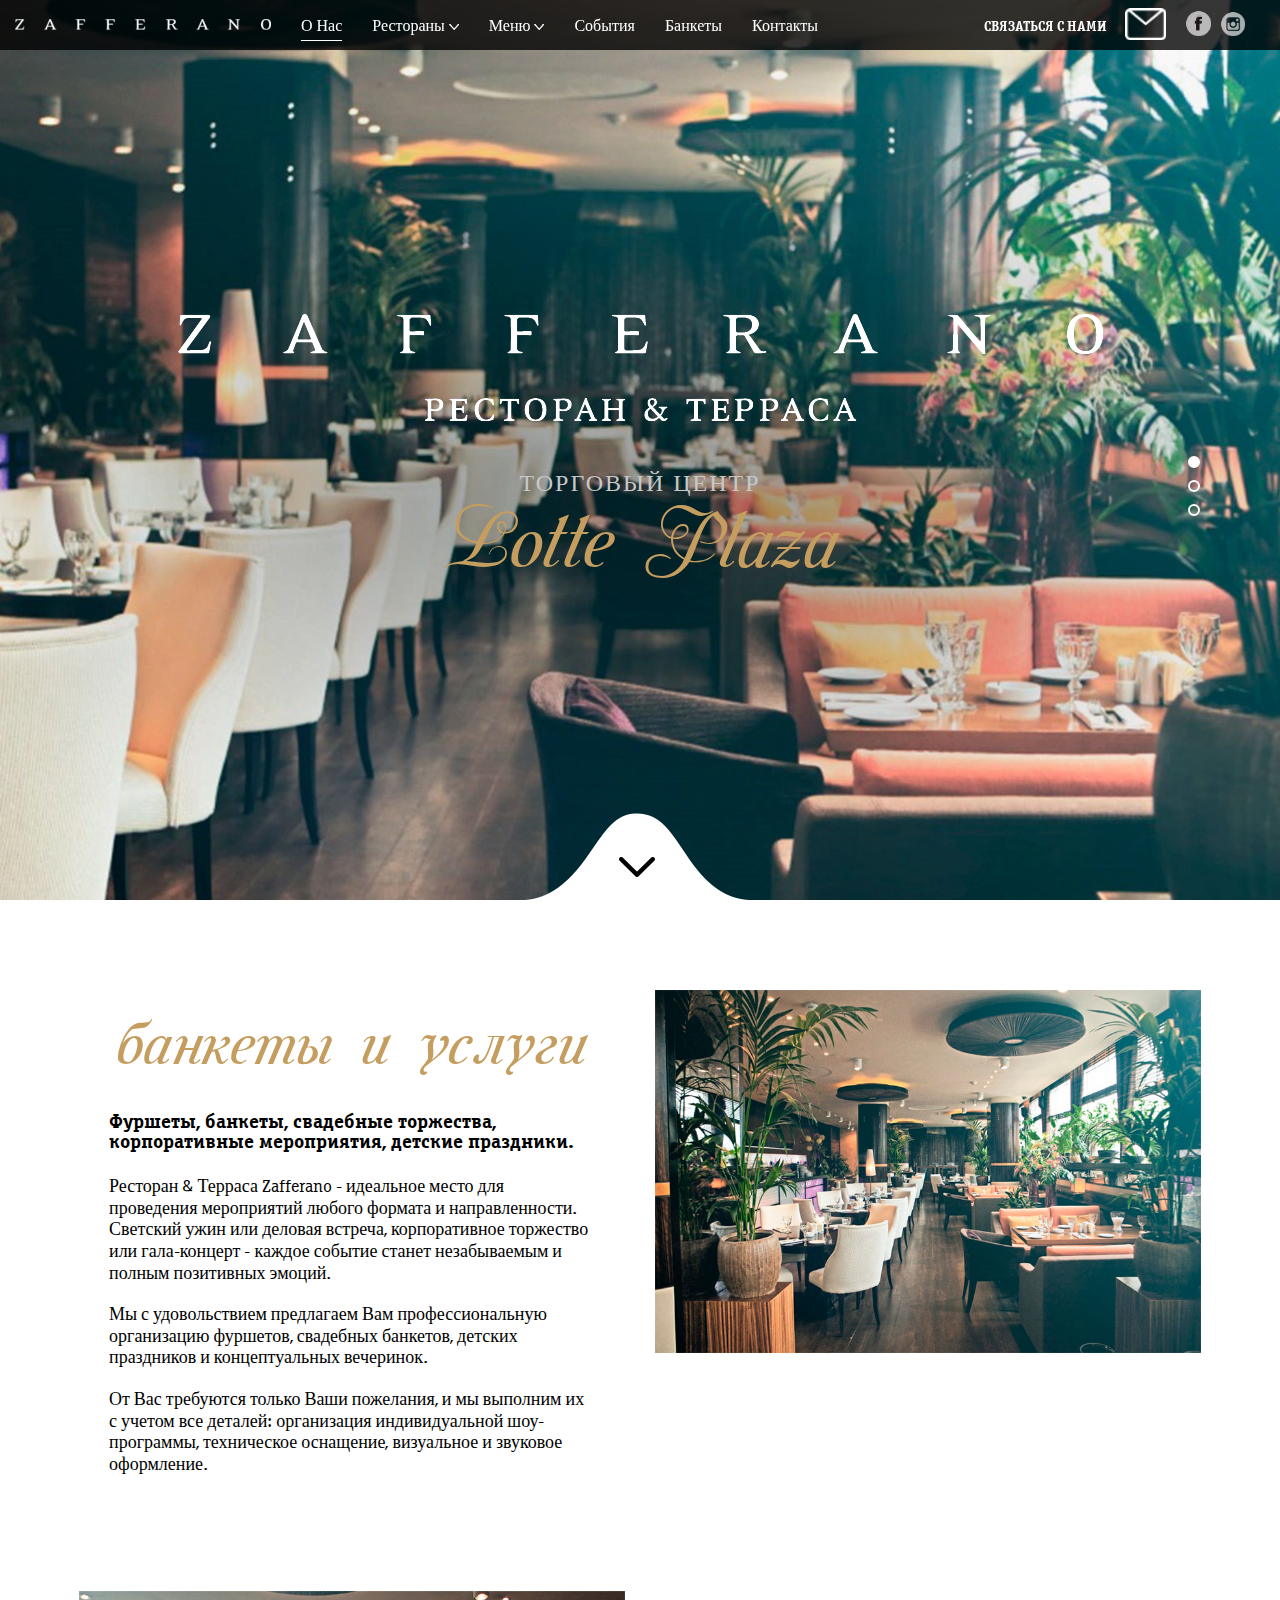
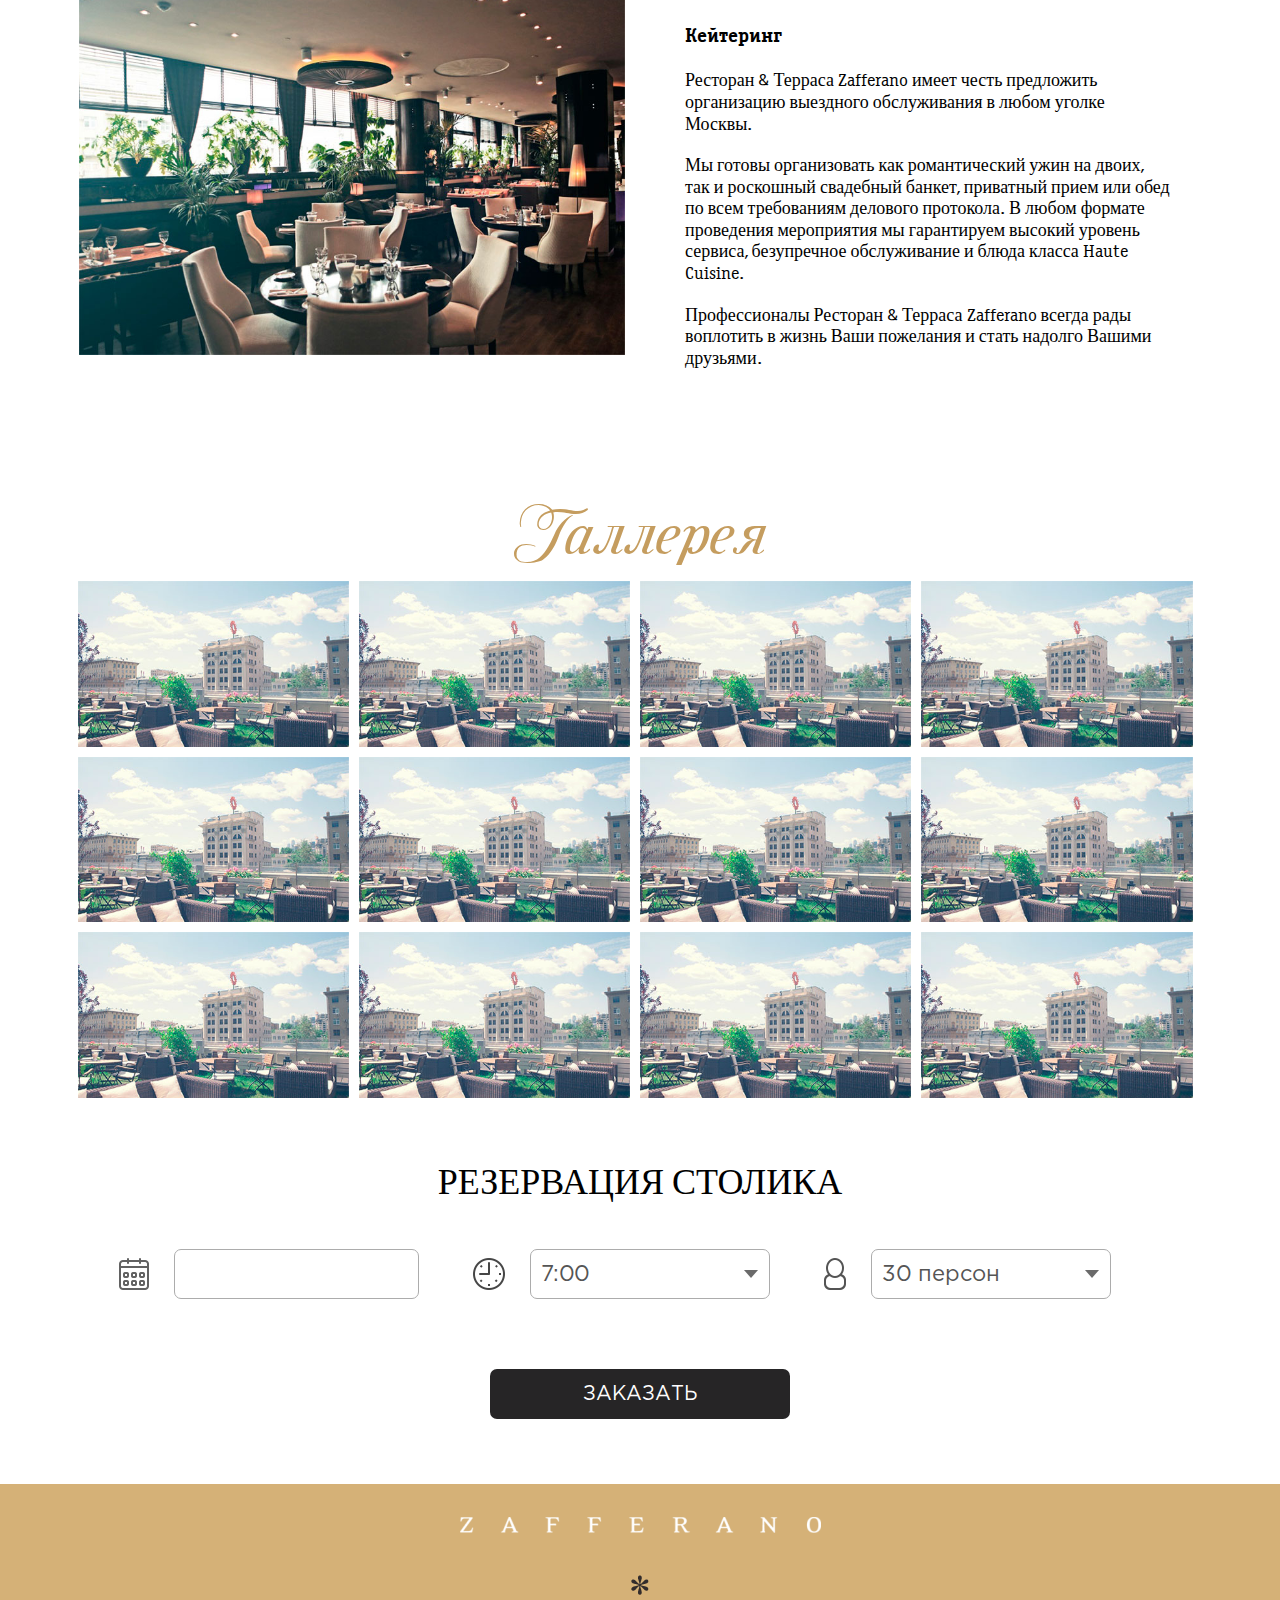
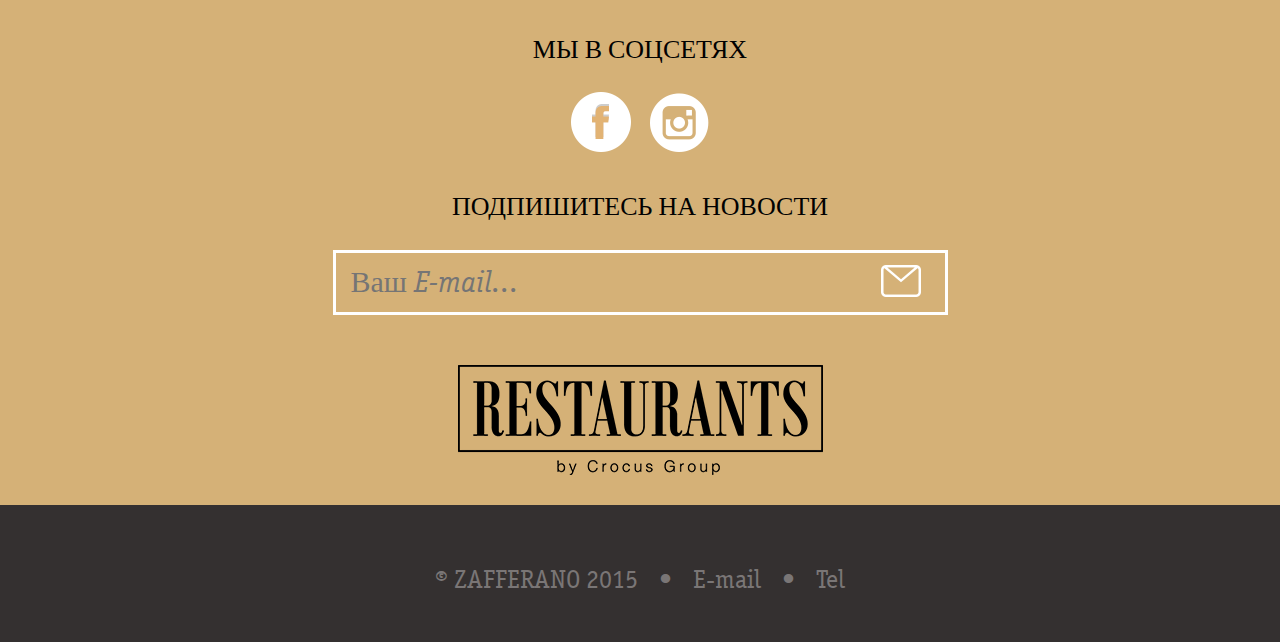
==== commit c8bd4be8: "pravki" ====
--- a/banquets.html
+++ b/banquets.html
@@ -88,7 +88,7 @@
 	</ul>
 </div>
 
-<header class="container-fluid header header-banquets" data-type="background" data-speed="10" data-section="one">
+<header class="container-fluid header header-banquets section" data-type="background" data-speed="10" data-section="one">
 	<div class="row">
 		<div class="header-title">
 			<div class="header-cell">
@@ -104,7 +104,7 @@
 	</div>
 </header>
 
-<section class="container-fluid about-rest" id="about-rest" data-section="two">
+<section class="container-fluid about-rest section" id="about-rest" data-section="two" data-midnight="black">
 	<a href="#about-rest" class="button-arrow"></a>
 	<div class="row">
 		<div class="main-container">
@@ -152,7 +152,7 @@
 	</div>
 </section><!-- about rest -->
 
-<section class="container-fluid gallery" data-section="three">
+<section class="container-fluid gallery section" data-section="three" data-midnight="black">
 	<div class="main-container">
 		<h2 class="h2">Галлерея</h2>
 		<div class="gallery-wrapper clearfix">
@@ -200,7 +200,7 @@
 	</div>
 </section>
 
-<div class="reserv reserv-table">
+<div class="reserv reserv-table" data-midnight="black">
 	<header>резервация столика</header>
 	<div class="reserv-container">
 		<div class="reserv-block clearfix">
@@ -306,6 +306,12 @@
 
  });
 </script>
+<script src="js/midnight.jquery.min.js"></script>
+<script>
+	$(document).ready(function(){
+    $('#navigator').midnight();
+  });
+</script>
 <script src="js/script.js"></script>
 </body>
 </html>--- a/css/main.css
+++ b/css/main.css
@@ -741,10 +741,13 @@
   vertical-align: middle;
 }
 #navigator {
-  position: fixed;
-  top: 50%;
-  right: 48px;
-  z-index: 999;
+  position: fixed !important;
+  top: 50% !important;
+  right: 48px !important;
+  left: auto !important;
+  z-index: 999 !important;
+  width: 50px !important;
+  height: 90px !important;
 }
 #navigator a {
   display: block;
@@ -768,3 +771,15 @@
   border-color: rgba(255, 255, 255, 0.01);
   cursor: default;
 }
+#navigator.navigator-black .bullet {
+  border-color: black;
+}
+#navigator.navigator-black .nav-item.active .bullet {
+  background: black;
+}
+.midnightHeader.black .bullet {
+  border-color: black !important;
+}
+.midnightHeader.black .nav-item.active .bullet {
+  background: black !important;
+}
--- a/css/media.css
+++ b/css/media.css
@@ -124,6 +124,9 @@
 	}
 	.banc-block:last-child{
 		margin-bottom: 30px;
+	}
+	#navigator{
+		display: none;
 	}
 }
 
